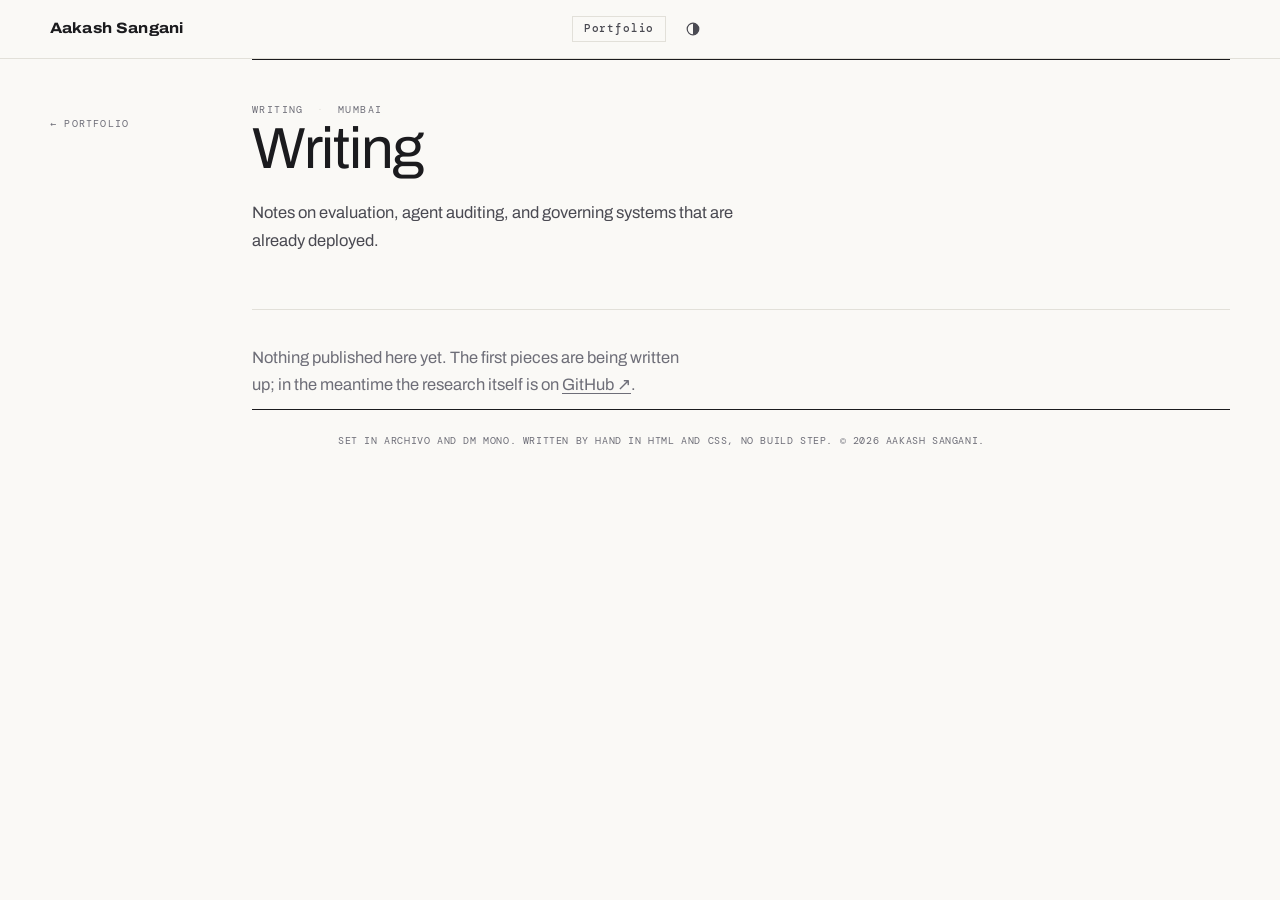
==== writing/index.html @ cf9dc683 "Add a writing section and a separate page to hold the pieces" ====
<!doctype html>
<html lang="en">
<head>
  <meta charset="utf-8">
  <meta name="viewport" content="width=device-width, initial-scale=1">
  <title>Writing — Aakash Sangani</title>
  <meta name="description" content="Essays and notes by Aakash Sangani on AI evaluation, agent auditing, and the governance of systems that are already deployed.">
  <link rel="canonical" href="https://aakash2410.github.io/writing/">
  <meta name="author" content="Aakash Sangani">
  <meta property="og:title" content="Writing — Aakash Sangani">
  <meta property="og:description" content="Essays and notes on AI evaluation, agent auditing, and the governance of systems that are already deployed.">
  <meta property="og:type" content="website">
  <meta property="og:url" content="https://aakash2410.github.io/writing/">
  <link rel="icon" href="data:image/svg+xml,%3Csvg xmlns='http://www.w3.org/2000/svg' viewBox='0 0 64 64'%3E%3Crect width='64' height='64' fill='%23f4f1e6'/%3E%3Cg style='mix-blend-mode:multiply'%3E%3Ccircle cx='27' cy='26' r='16' fill='%23f5c31f'/%3E%3Ccircle cx='37' cy='30' r='16' fill='%231f4fd8'/%3E%3Ccircle cx='32' cy='38' r='16' fill='%23ff4d8d'/%3E%3C/g%3E%3C/svg%3E">
  <link rel="preconnect" href="https://fonts.googleapis.com">
  <link rel="preconnect" href="https://fonts.gstatic.com" crossorigin>
  <link href="https://fonts.googleapis.com/css2?family=Archivo:wdth,wght@62..125,300..800&family=DM+Mono:wght@400;500&display=swap" rel="stylesheet">
  <link rel="stylesheet" href="../styles.css?v=20261019a">
  <script>try{var t=localStorage.getItem("theme");if(t)document.documentElement.dataset.theme=t}catch(e){}</script>
</head>
<body>
  <a class="skip" href="#main">Skip to content</a>

  <header class="bar">
    <div class="bar-inner">
      <a class="bar-name" href="../">Aakash Sangani</a>
      <div class="bar-tools">
        <a class="cv" href="../">Portfolio</a>
        <button class="theme" type="button" aria-label="Switch between light and dark">
          <svg viewBox="0 0 20 20" width="16" height="16" aria-hidden="true"><circle cx="10" cy="10" r="7.25" fill="none" stroke="currentColor" stroke-width="1.5"/><path d="M10 2.75a7.25 7.25 0 0 1 0 14.5Z" fill="currentColor"/></svg>
        </button>
      </div>
    </div>
  </header>

  <div class="doc">
    <nav aria-label="Back">
      <a class="back" href="../">← Portfolio</a>
    </nav>

    <main id="main">
      <div class="page-head">
        <p class="runhead">Writing <span>·</span> Mumbai</p>
        <h1>Writing</h1>
        <p class="lede">Notes on evaluation, agent auditing, and governing systems that are already deployed.</p>
      </div>

      <div class="posts">
        <!--
          To add a post: copy _template.html to a new file in this folder, name it
          after the piece (lowercase, hyphens, .html), fill it in, then paste an
          entry like this one at the TOP of this list. Nothing else to update
          except sitemap.xml and llms.txt in the repo root.

        <article class="post-item">
          <p class="date">19 Oct 2026</p>
          <div>
            <h3><a href="gating-without-grounding.html">Gating without grounding</a></h3>
            <p class="standfirst">One line on what the piece argues. Keep it to a sentence.</p>
          </div>
        </article>
        -->

        <p class="posts-empty">Nothing published here yet. The first pieces are being written up; in the meantime the research itself is on <a href="https://github.com/aakash2410" target="_blank" rel="noopener">GitHub ↗</a>.</p>
      </div>

      <footer class="colophon">
        <p>Set in Archivo and DM Mono. Written by hand in HTML and CSS, no build step. © <span id="year">2026</span> Aakash Sangani.</p>
      </footer>
    </main>
  </div>

  <script src="writing.js?v=20261019a"></script>
</body>
</html>
---- styles.css ----
/* ==========================================================================
   A three-plate print job.
   One ink per reader: yellow (researcher), blue (data), pink (product).
   "Anyone" prints all three, slightly out of register. Choosing a reader
   brings that plate into register and lets the others drift.
   ========================================================================== */

:root {
  --paper: #faf9f6;
  --ink: #1b1b1e;
  --ink-2: #4a4a52;
  --ink-3: #6e6e78;
  --rule: #e2e0d9;

  --y: #87691f;
  --b: #2f6080;
  --p: #8e4057;

  --note-y: #6f5a1e;
  --note-b: #2b586f;
  --note-p: #7c3a4c;

  --mk-ink: inherit;
  --blend: normal;
  --grain: 0;

  --sans: "Archivo", "Helvetica Neue", Helvetica, Arial, sans-serif;
  --mono: "DM Mono", ui-monospace, "SF Mono", Menlo, monospace;

  --num-w: 52px;
  --notes-w: 234px;
  --col-gap: 34px;
  --bar-h: 58px;

  color-scheme: light;
}

/* This is a print job on paper, so the paper stock is the default even when
   the system asks for dark. Dark is available from the toggle in the bar. */
:root[data-theme="dark"] {
  --paper: #151419; --ink: #f4f1e6; --ink-2: #b6b1c0; --ink-3: #807b8c; --rule: #33313c;
  --y: #d8b26a; --b: #7fb0cf; --p: #d08ba0;
  --note-y: #d8b26a; --note-b: #9ec4dc; --note-p: #d7a2b2;
  --mk-ink: inherit; --blend: normal; --grain: 0;
  color-scheme: dark;
}

/* The active plate, and how far each plate sits out of register. */
body { --mk: var(--ink); --note: var(--ink-2); }
body[data-lens="research"] { --mk: var(--y); --note: var(--note-y); }
body[data-lens="data"] { --mk: var(--b); --note: var(--note-b); }
body[data-lens="product"] { --mk: var(--p); --note: var(--note-p); }

/* ---------- Base ---------- */
* { box-sizing: border-box; }
html { scroll-behavior: smooth; scroll-padding-top: calc(var(--bar-h) + 28px); }
body {
  margin: 0;
  background: var(--paper);
  color: var(--ink);
  font: 400 16.5px/1.68 var(--sans);
  font-variation-settings: "wdth" 100;
  -webkit-font-smoothing: antialiased;
}
::selection { background: var(--mk); color: var(--paper); }
a { color: inherit; text-decoration-thickness: 1px; text-underline-offset: .18em; }
a:hover { text-decoration-thickness: 2px; }
:focus-visible { outline: 2px solid var(--mk); outline-offset: 3px; }
h1, h2, h3, h4 { margin: 0; font-weight: 400; }
p { margin: 0; }
button { font: inherit; color: inherit; }
.skip { position: absolute; left: -9999px; }
.skip:focus { left: 16px; top: 12px; z-index: 60; background: var(--paper); padding: 6px 10px; }

body[data-lens="all"]      [data-for]:not([data-for~="all"]):not(mark),
body[data-lens="research"] [data-for]:not([data-for~="research"]):not(mark),
body[data-lens="data"]     [data-for]:not([data-for~="data"]):not(mark),
body[data-lens="product"]  [data-for]:not([data-for~="product"]):not(mark) { display: none !important; }

/* ---------- Ink block (was the highlighter) ---------- */
mark {
  color: inherit;
  background-color: transparent;
  background-image: linear-gradient(var(--mk), var(--mk));
  background-repeat: no-repeat;
  background-position: 0 100%;
  background-size: 0% 2px;
  padding-bottom: .08em;
  -webkit-box-decoration-break: clone;
  box-decoration-break: clone;
  transition: background-size .5s cubic-bezier(.2, .85, .25, 1) var(--d, 0ms);
}
body[data-lens="research"] mark[data-for~="research"],
body[data-lens="data"]     mark[data-for~="data"],
body[data-lens="product"]  mark[data-for~="product"] { background-size: 100% 2px; }

/* ---------- Top bar ---------- */
.bar {
  position: sticky; top: 0; z-index: 20;
  background: var(--paper);
  border-bottom: 1px solid var(--rule);
}
.bar-inner {
  width: min(1180px, 100% - 32px); margin-inline: auto;
  height: var(--bar-h);
  display: grid; grid-template-columns: 1fr auto 1fr; align-items: center; gap: 16px;
}
.bar-name {
  font-size: 15px; text-decoration: none; 
  font-variation-settings: "wdth" 112, "wght" 750; letter-spacing: .01em;
}
.lens { display: flex; align-items: center; gap: 4px; }
.lens-label {
  font: 500 10px/1 var(--mono); letter-spacing: .12em; text-transform: uppercase;
  color: var(--ink-3); margin-right: 10px;
}
.lens button {
  border: 0; background: none; cursor: pointer; position: relative; isolation: isolate;
  padding: 6px 9px; color: var(--ink-2);
  font-size: 13.5px; letter-spacing: 0;
  font-variation-settings: "wdth" 100, "wght" 500;
  transition: color .15s;
}
.lens button[data-lens-btn="research"] { --chip: var(--y); }
.lens button[data-lens-btn="data"]     { --chip: var(--b); }
.lens button[data-lens-btn="product"]  { --chip: var(--p); }
.lens button[data-lens-btn="all"]      { --chip: var(--ink); }
.lens button:hover { color: var(--ink); }

.lens button[aria-checked="true"] { color: var(--ink); box-shadow: inset 0 -2px 0 var(--mk); }



.lens .short { display: none; }

.bar-tools { justify-self: end; display: flex; align-items: center; gap: 12px; }
.plate-readout {
  font: 500 10px/1 var(--mono); letter-spacing: .1em; text-transform: uppercase;
  color: var(--ink-3); white-space: nowrap;
}
.cv {
  font: 500 10.5px/1 var(--mono); letter-spacing: .08em;
  text-decoration: none; padding: 8px 12px;
  background: none; color: var(--ink-2); box-shadow: inset 0 0 0 1px var(--rule);
  transition: background .2s, color .2s;
}
.cv:hover { background: var(--ink); color: var(--paper); }
.theme {
  display: grid; place-items: center; width: 30px; height: 30px;
  border: 0; background: none; cursor: pointer; color: var(--ink-2);
}
.theme:hover { color: var(--ink); }

/* ---------- Document ---------- */
.doc {
  position: relative;
  width: min(1180px, 100% - 32px); margin-inline: auto;
  display: grid; grid-template-columns: 150px minmax(0, 1fr); gap: 52px;
}
/* Crop marks, as on a press sheet. */
.crop { position: absolute; width: 18px; height: 18px; opacity: .5; pointer-events: none; }
.crop::before, .crop::after { content: ""; position: absolute; background: var(--ink-3); }
.crop::before { left: 50%; top: 0; bottom: 0; width: 1px; }
.crop::after { top: 50%; left: 0; right: 0; height: 1px; }
.crop.tl { left: -30px; top: 24px; }
.crop.tr { right: -30px; top: 24px; }
.crop.bl { left: -30px; bottom: 24px; }
.crop.br { right: -30px; bottom: 24px; }

.toc { position: sticky; top: calc(var(--bar-h) + 36px); align-self: start; padding-top: 58px; }
.toc-head, .runhead, .meta, .sec-sub, .note, .note-actions, .lab, .val, .spec dd,
.grades, .colophon, .ref, .links, .proof dt, .proof-note, .tenure, .org, .num, .entry-num,
figcaption::before {
  font-family: var(--mono);
}
.toc-head { font-size: 10px; letter-spacing: .12em; text-transform: uppercase; color: var(--ink-3); margin-bottom: 14px; }
.toc ol { list-style: none; margin: 0; padding: 0; }
.toc a {
  display: flex; gap: 10px; align-items: baseline; padding: 6px 0 6px 12px;
  border-left: 2px solid var(--rule);
  font-size: 11px; text-transform: uppercase; letter-spacing: .05em;
  font-variation-settings: "wdth" 94, "wght" 550;
  color: var(--ink-3); text-decoration: none;
  transition: color .2s, border-color .2s;
}
.toc a span { font: 400 10px/1.4 var(--mono); width: 10px; }
.toc a:hover { color: var(--ink); }
.toc a.active { color: var(--ink); border-left-color: var(--mk); }

.sec {
  display: grid;
  grid-template-columns: var(--num-w) minmax(0, 1fr) var(--notes-w);
  column-gap: var(--col-gap);
  align-items: start;
  border-top: 1px solid var(--ink);
  padding: 22px 0 96px;
}
.sec > .num { grid-column: 1; grid-row: 1; }
.sec > .main { grid-column: 2; }
.sec > .sec-head { grid-row: 1; }
.sec > .notes { grid-column: 3; }
.num { font-size: 11px; color: var(--ink-3); padding-top: 14px; font-variant-numeric: tabular-nums; }

.sec-head { margin-bottom: 46px; }
.sec-head h2 {
  font-size: clamp(26px, 2.8vw, 34px); line-height: 1.12;
  letter-spacing: -.015em;
  font-variation-settings: "wdth" 100, "wght" 600;
}

.sec-sub { font-size: 10.5px; color: var(--ink-3); margin-top: 14px; text-transform: uppercase; letter-spacing: .06em; }

.entries {
  grid-column: 1 / -1;
  display: grid; grid-template-columns: subgrid; row-gap: 40px;
  list-style: none; margin: 0; padding: 0;
  counter-reset: fig;
}
.entry { grid-column: 1 / -1; display: grid; grid-template-columns: subgrid; align-items: start; }
.entry + .entry { border-top: 1px solid var(--rule); padding-top: 40px; }
.entry > .entry-num { grid-column: 1; padding-top: 10px; font-size: 11px; color: var(--ink-3); }
.entry > .main { grid-column: 2; }
.entry > .notes { grid-column: 3; }

.entry h3 {
  font-size: 23px; line-height: 1.14; letter-spacing: -.015em;
  
  font-variation-settings: "wdth" 100, "wght" 600;
}
.meta { font-size: 10.5px; color: var(--ink-3); margin: 9px 0 18px; line-height: 1.7; text-transform: uppercase; letter-spacing: .04em; }
.meta a { color: var(--ink); }
.main > p + p { margin-top: 14px; }
.main ul { list-style: none; margin: 0; padding: 0; }
.main li { position: relative; padding-left: 1.4em; }
.main li + li { margin-top: 9px; }
.main li::before { content: ""; position: absolute; left: 0; top: .68em; width: 10px; height: 1px; background: var(--ink-3); }
.aside-p { font-size: 16px; color: var(--ink-2); }

/* ---------- Margin notes ---------- */
.notes { display: grid; gap: 18px; }
.note { font-size: 11.5px; line-height: 1.65; color: var(--note); animation: note-in .4s ease both .12s; }
.note::before { content: ""; display: block; width: 18px; height: 2px; margin-bottom: 10px; background: var(--mk); }
body[data-lens="all"] .note::before { background: var(--rule); }
.note b { font-weight: 500; }
@keyframes note-in { from { opacity: 0; transform: translateX(-5px); } to { opacity: 1; transform: none; } }

/* ---------- Hero ---------- */
.hero { border-top: 0; padding-top: 0; }
.hero > .runhead { grid-column: 1 / -1; grid-row: 1; }
.hero > .num, .hero > .main, .hero > .notes { grid-row: 2; }
.hero > .num { padding-top: clamp(54px, 6vw, 86px); }
.runhead {
  font-size: 10px; letter-spacing: .14em; text-transform: uppercase; color: var(--ink-3);
  padding: 20px 0 0;
}
.runhead span { color: var(--rule); margin: 0 6px; }

.hero h1 {
  margin: clamp(34px, 4vw, 54px) 0 30px;
  font-size: clamp(40px, 5.6vw, 76px);
  line-height: 1.02; letter-spacing: -.03em;
  font-variation-settings: "wdth" 100, "wght" 620;
  color: var(--ink);
}
.hero h1 > span { display: block; }

.abstract { font-size: clamp(20px, 1.95vw, 25px); line-height: 1.38; font-variation-settings: "wdth" 98, "wght" 450; text-wrap: pretty; }
.standfirst { font-size: 15.5px; color: var(--ink-2); margin-top: 20px; max-width: 58ch; }
.hero > .notes { padding-top: clamp(86px, 10vw, 150px); }
.note-actions { display: flex; flex-direction: column; align-items: flex-start; gap: 8px; font-size: 11px; }
.share { border: 0; background: none; padding: 0; cursor: pointer; font: inherit; color: var(--ink-3); text-decoration: underline; }
.share:hover { color: var(--ink); }

.cta-row { display: flex; flex-wrap: wrap; gap: 18px; margin-top: 32px; }
.btn {
  display: inline-flex; align-items: center; gap: 10px;
  padding: 14px 22px; text-decoration: none;
  font-size: 12px; text-transform: uppercase; letter-spacing: .08em;
  font-variation-settings: "wdth" 104, "wght" 650;
  background: var(--ink); color: var(--paper);
  transition: background .2s, color .2s;
}
.btn:hover { background: var(--ink-2); }
.btn-quiet { background: none; color: var(--ink); box-shadow: inset 0 0 0 1px var(--rule); }
.btn-quiet:hover { background: none; box-shadow: inset 0 0 0 1px var(--ink); color: var(--ink); }

/* ---------- Proof strip ---------- */
.proof { display: grid; grid-template-columns: 1.55fr 1fr 1.15fr; gap: 0 26px; margin: 54px 0 0; }
.proof > div { border-top: 1px solid var(--ink); padding-top: 12px; }
.proof dt {
  font-size: 10px; letter-spacing: .1em; text-transform: uppercase;
  color: var(--ink-3); margin-bottom: 10px;
}
.proof dd { margin: 0; font-size: 15px; line-height: 1.45; }
.proof-note { font-size: 10px; color: var(--ink-3); margin-top: 16px; text-transform: uppercase; letter-spacing: .06em; }

/* ---------- Figures ---------- */
.fig { margin: 32px 0 10px; margin-left: calc(-1 * (var(--num-w) + var(--col-gap))); counter-increment: fig; }
.plot {
  --lw: 11.5rem; --gap: 16px;
  position: relative; display: grid; row-gap: 4px;
  padding: 22px 0 6px; border-top: 1px solid var(--ink);
}
.plot .row { display: grid; grid-template-columns: var(--lw) minmax(0, 1fr); column-gap: var(--gap); align-items: center; height: 32px; }
.lab { font-size: 10.5px; line-height: 1.3; color: var(--ink-3); text-align: right; text-transform: uppercase; letter-spacing: .04em; }
.row.key .lab { color: var(--ink); font-weight: 500; }
.track { position: relative; height: 100%; }
.row:not(.axis) .track::before { content: ""; position: absolute; left: 0; right: 0; top: 50%; border-top: 1px dotted var(--rule); }
.track i, .track b { position: absolute; top: 50%; font-style: normal; }
.dot {
  left: calc(var(--x) * 100%); width: 13px; height: 13px; border-radius: 50%;
  background: var(--ink); transform: translate(-50%, -50%); transition: background .4s, box-shadow .4s;
}
.dot.hollow { background: var(--paper); box-shadow: inset 0 0 0 2px var(--ink); }
body:not([data-lens="all"]) .row.key .dot { background: var(--mk); box-shadow: 0 0 0 2px var(--ink); }
.seg {
  left: calc(var(--a) * 100%); width: calc((var(--b) - var(--a)) * 100%);
  height: 11px; transform: translateY(-50%);
  border-left: 2px solid var(--ink-3); border-right: 2px solid var(--ink-3);
  background: linear-gradient(var(--ink-3), var(--ink-3)) center / 100% 2px no-repeat;
}
.seg.solid { height: 11px; border: 0; background: var(--ink); transition: background .4s, box-shadow .4s; }
body:not([data-lens="all"]) .row.key .seg.solid { background: var(--mk); box-shadow: 0 0 0 2px var(--ink); }
.val { left: calc(var(--x) * 100% + 14px); transform: translateY(-50%); font-size: 11px; font-weight: 500; white-space: nowrap; }
.val.left { left: auto; right: calc((1 - var(--x)) * 100% + 14px); }
.row.axis { height: 26px; }
.row.axis .lab { font-size: 9.5px; align-self: start; padding-top: 5px; }
.row.axis .track { border-top: 1px solid var(--ink); }
.row.axis .track i { top: 0; left: calc(var(--x) * 100%); transform: translateX(-50%); font: 400 9.5px/1 var(--mono); color: var(--ink-3); padding-top: 8px; }
.row.axis .track i::before { content: ""; position: absolute; left: 50%; top: -2px; height: 6px; border-left: 2px solid var(--ink); }
.thresh {
  position: absolute; top: 14px; bottom: 30px;
  left: calc(var(--lw) + var(--gap) + (100% - var(--lw) - var(--gap)) * var(--x));
  border-left: 2px dashed var(--ink-3);
}
.thresh span { position: absolute; top: -10px; right: 8px; white-space: nowrap; font: 400 9.5px/1 var(--mono); color: var(--ink-3); text-transform: uppercase; letter-spacing: .06em; }
figcaption { font-size: 14.5px; line-height: 1.5; color: var(--ink-2); margin-top: 12px; }
figcaption::before {
  content: "Fig. " counter(fig);
  margin-right: 8px;
  font-size: 10px; font-weight: 500; letter-spacing: .1em; text-transform: uppercase;
  color: var(--ink-3);
}

/* ---------- Spec sheet ---------- */
.spec { display: grid; grid-template-columns: repeat(4, 1fr); gap: 0 14px; margin: 26px 0 0; }
.spec > div { border-top: 1px solid var(--ink); padding-top: 10px; }
.spec dt { font-size: 24px; line-height: 1.05; font-variation-settings: "wdth" 108, "wght" 750; }
.spec dd { margin: 6px 0 0; font-size: 10px; color: var(--ink-3); text-transform: uppercase; letter-spacing: .05em; }

/* ---------- Experience ---------- */
#experience { --num-w: 116px; }
.entry > .stub { grid-column: 1; padding-top: 10px; display: grid; gap: 10px; }
.tenure { font-size: 10.5px; line-height: 1.5; color: var(--ink-3); text-transform: uppercase; letter-spacing: .04em; }
.tenure b { display: block; font-weight: 500; color: var(--ink); }
.tenure em { display: block; font-style: normal; margin-top: 6px; }
.tenure em:not(:empty)::before { content: ""; display: block; width: 14px; height: 1px; background: var(--rule); margin-bottom: 6px; }
.org { font-size: 11px; font-weight: 500; color: var(--ink); }
.entries.tail { margin-top: 40px; }
.entries.tail .entry { border-top: 1px solid var(--rule); padding-top: 40px; }
.entries.tail li b { font-weight: 600; }

/* ---------- Publications ---------- */
.cite { font-size: 16.5px; line-height: 1.5; }
.gloss { font-size: 15px; color: var(--ink-2); margin-top: 8px; }

/* ---------- Education ---------- */
.grades { width: 100%; max-width: 470px; border-collapse: collapse; font-size: 11px; margin-top: 26px; font-variant-numeric: tabular-nums; text-transform: uppercase; letter-spacing: .04em; }
.grades caption { text-align: left; font-size: 9.5px; letter-spacing: .12em; color: var(--ink-3); padding-bottom: 10px; }
.grades tr { border-top: 1px solid var(--rule); }
.grades tbody tr:first-child { border-top: 1px solid var(--ink); }
.grades tr:last-child { border-bottom: 1px solid var(--rule); }
.grades td { padding: 9px 0; }
.grades td:nth-child(2) { width: 44px; font-weight: 500; }
.grades td:last-child { width: 36px; text-align: right; color: var(--ink-3); }

/* ---------- Cross-references ---------- */
.ref { font-size: 10px; color: var(--ink-3); text-decoration: none; margin-left: 3px; font-variant-numeric: tabular-nums; }
.ref:hover { color: var(--ink); text-decoration: underline; }
.ref.bumped { animation: bump .6s ease; }
@keyframes bump { 0%, 60% { color: var(--mk); } 100% { color: var(--ink-3); } }

/* ---------- Writing ---------- */
/* Used by /writing/. The portfolio's lens machinery does not apply here, so
   these pages carry their own small script for the theme toggle and the year. */
.page-head { border-top: 1px solid var(--ink); padding: 22px 0 54px; }
.page-head h1 {
  font-size: clamp(34px, 6.2vw, 58px); letter-spacing: -.022em; line-height: 1.04;
}
.page-head .lede { margin-top: 20px; max-width: 54ch; color: var(--ink-2); }
.back {
  font: 400 10px/1.4 var(--mono); letter-spacing: .12em; text-transform: uppercase;
  color: var(--ink-3); text-decoration: none; display: inline-block; padding-top: 58px;
}
.back:hover { color: var(--ink); text-decoration: underline; }

.posts { border-top: 1px solid var(--rule); }
.post-item {
  display: grid; grid-template-columns: var(--num-w) minmax(0, 1fr);
  column-gap: var(--col-gap); padding: 30px 0; border-bottom: 1px solid var(--rule);
}
.post-item .date {
  font: 400 10px/1.9 var(--mono); color: var(--ink-3); letter-spacing: .04em;
  text-transform: uppercase; font-variant-numeric: tabular-nums;
}
.post-item h3 { font-size: 23px; letter-spacing: -.012em; line-height: 1.22; }
.post-item h3 a { text-decoration: none; }
.post-item h3 a:hover { text-decoration: underline; text-decoration-thickness: 2px; }
.post-item .standfirst { margin-top: 10px; color: var(--ink-2); font-size: 16px; max-width: 58ch; }
.posts-empty { padding: 34px 0 10px; color: var(--ink-3); max-width: 50ch; }

.post { border-top: 1px solid var(--ink); padding: 22px 0 90px; max-width: 42rem; }
.post h1 { font-size: clamp(30px, 5vw, 46px); letter-spacing: -.02em; line-height: 1.1; }
.post .meta { margin: 16px 0 34px; }
.post > p + p, .post > ul + p, .post > p + ul, .post > blockquote + p { margin-top: 16px; }
.post h2 {
  font-size: 21px; letter-spacing: -.01em; margin: 38px 0 12px;
}
.post ul { list-style: none; margin: 0; padding: 0; }
.post li { position: relative; padding-left: 1.4em; }
.post li + li { margin-top: 8px; }
.post li::before {
  content: ""; position: absolute; left: 0; top: .68em;
  width: 10px; height: 1px; background: var(--ink-3);
}
.post blockquote {
  margin: 22px 0; padding-left: 20px; border-left: 2px solid var(--mk);
  color: var(--ink-2);
}
.post code {
  font: 400 .88em/1.6 var(--mono); background: color-mix(in srgb, var(--ink) 7%, transparent);
  padding: .1em .35em; border-radius: 2px;
}
.post pre {
  margin: 20px 0; padding: 16px 18px; overflow-x: auto;
  border: 1px solid var(--rule); background: color-mix(in srgb, var(--ink) 3%, transparent);
}
.post pre code { background: none; padding: 0; }
.post-foot { border-top: 1px solid var(--rule); padding-top: 22px; margin-top: 10px; }

@media (max-width: 900px) {
  .post-item { grid-template-columns: 1fr; row-gap: 6px; }
  .back { padding-top: 0; }
}

/* ---------- Correspondence ---------- */
.snap { margin: 0 0 26px; max-width: 230px; }
.snap img { width: 100%; height: auto; display: block; border-radius: 2px; filter: grayscale(.15); }
.snap figcaption::before { content: none; }
.snap figcaption { font-family: var(--mono); font-size: 10px; letter-spacing: .06em; text-transform: uppercase; color: var(--ink-3); margin-top: 8px; }
@media (min-width: 901px) { .snap { float: right; margin: 0 0 20px 32px; max-width: 250px; } }
.corr-lede { font-size: 20px; line-height: 1.4; max-width: 36ch; margin-bottom: 14px; }
.reach { list-style: none; margin: 0 0 8px; padding: 0; max-width: 62ch; }
.reach li { position: relative; padding-left: 1.3em; margin: 7px 0; font-size: 16px; color: var(--ink-2); }
.reach li::before { content: ""; position: absolute; left: 0; top: .68em; width: 10px; height: 1px; background: var(--ink-3); }
.mail {
  display: inline-block; margin-top: 28px;
  font-size: clamp(20px, 2.6vw, 30px); line-height: 1.2; letter-spacing: -.015em;
  font-variation-settings: "wdth" 100, "wght" 600;
  text-decoration: none; overflow-wrap: anywhere;
  background-image: linear-gradient(var(--mk), var(--mk));
  background-repeat: no-repeat; background-size: 100% 2px; background-position: 0 100%;
  transition: background-size .35s cubic-bezier(.2, .85, .25, 1);
}
.mail:hover { background-size: 100% 2px; }
.links { display: flex; flex-wrap: wrap; gap: 10px 26px; margin-top: 28px; font-size: 11px; text-transform: uppercase; letter-spacing: .06em; }

/* ---------- Colophon and colour bar ---------- */
.colophon {
  padding: 22px 0 56px calc(var(--num-w) + var(--col-gap));
  border-top: 1px solid var(--ink);
  font-size: 10px; color: var(--ink-3); text-transform: uppercase; letter-spacing: .06em; line-height: 1.7;
}
.colour-bar { display: flex; margin-bottom: 16px; }
.colour-bar i { width: 26px; height: 6px; }
.colour-bar i:nth-child(1) { background: var(--y); }
.colour-bar i:nth-child(2) { background: var(--b); }
.colour-bar i:nth-child(3) { background: var(--p); }
.colour-bar i:nth-child(4) { background: var(--ink); mix-blend-mode: normal; }
.colour-bar i:nth-child(5) { background: var(--y); opacity: .5; }
.colour-bar i:nth-child(6) { background: var(--b); opacity: .5; }
.colour-bar i:nth-child(7) { background: var(--p); opacity: .5; }

/* ---------- Reordering ---------- */
.entry.moving { transition: transform .5s cubic-bezier(.2, .85, .25, 1); }

/* ---------- Responsive ---------- */
@media (max-width: 1180px) {
  .doc { grid-template-columns: minmax(0, 1fr); gap: 0; }
  .toc, .crop { display: none; }
}
@media (max-width: 900px) {
  :root { --bar-h: 96px; }
  .bar-inner { grid-template-columns: 1fr auto; grid-template-rows: 48px 44px; height: auto; }
  .lens { grid-column: 1 / -1; grid-row: 2; border-top: 1px solid var(--rule); justify-content: space-between; }
  .bar-tools { grid-row: 1; grid-column: 2; }
  .plate-readout { display: none; }

  .sec, .entry, .entries { grid-template-columns: minmax(0, 1fr); }
  .sec > .num, .sec > .main, .sec > .sec-head, .sec > .notes,
  .entry > .entry-num, .entry > .main, .entry > .notes, .entry > .stub { grid-column: 1; grid-row: auto; }
  .sec > .num { padding-top: 0; margin-bottom: 6px; }
  .fig { margin-left: 0; }
  .sec { padding-bottom: 68px; }
  .sec-head { margin-bottom: 32px; }
  .entry > .entry-num { padding: 0 0 6px; }
  .entry > .stub { display: flex; align-items: baseline; gap: 14px; padding: 0 0 8px; }
  .tenure b, .tenure em { display: inline; }
  .tenure em::before { display: none !important; }
  .note::before { display: none; }
  .note { border-left: 4px solid var(--mk); padding-left: 12px; }
  body[data-lens="all"] .note { border-left-color: var(--ink); border-left-width: 2px; }
  .entry > .notes { gap: 0; }
  .entry > .notes .note { margin-top: 18px; }

  .hero > .runhead, .hero > .num, .hero > .main, .hero > .notes { grid-row: auto; }
  .hero > .num { display: none; }
  .hero > .notes { padding-top: 26px; }
  .proof { grid-template-columns: 1fr; gap: 20px; }
  #experience { --num-w: auto; }
  .colophon { padding-left: 0; }
}
@media (max-width: 560px) {
  .lens-label { display: none; }
  .lens .long { display: none; }
  .lens .short { display: inline; }
  .lens button { font-size: 10.5px; padding: 7px 4px; }
  .spec { grid-template-columns: repeat(2, 1fr); gap: 16px; }
  .plot { --lw: 6.5rem; --gap: 10px; }
  .lab { font-size: 9.5px; }
  .entry h3 { font-size: 23px; }
  .cta-row { gap: 14px; }
  .btn { box-shadow: 4px 4px 0 var(--mk); }
}

@media (prefers-reduced-motion: reduce) {
  *, *::before, *::after { animation: none !important; transition: none !important; }
  html { scroll-behavior: auto; }
}

@media print {
  .bar, .toc, .note-actions, .share, .crop, body::after { display: none !important; }
  .doc { display: block; width: auto; }
  body { font-size: 10.5pt; }
  .entry { break-inside: avoid; }
  mark, .sec-head h2, .proof dt { -webkit-print-color-adjust: exact; print-color-adjust: exact; }
}
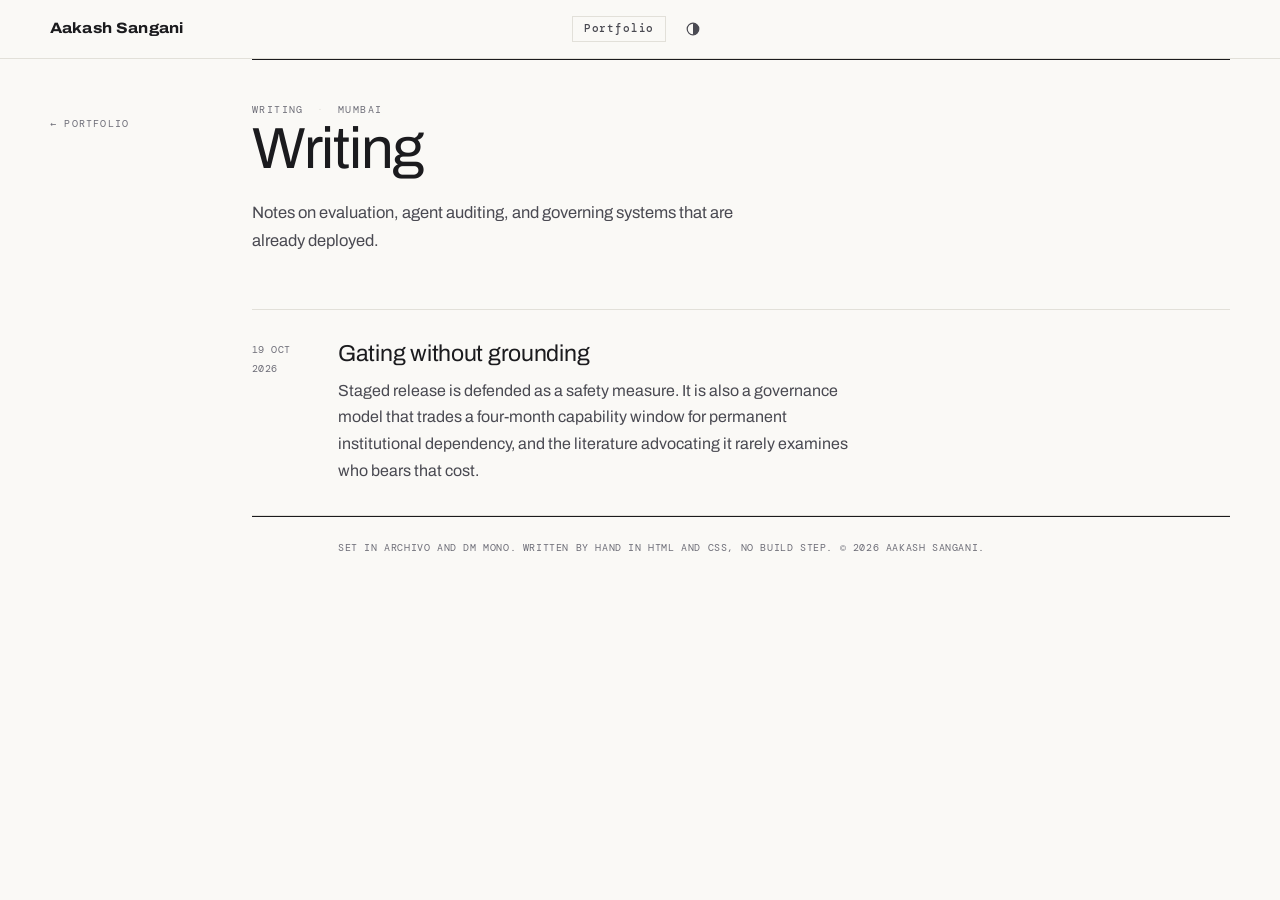
==== commit 2148f092: "Publish Gating without grounding as the first piece" ====
--- a/writing/index.html
+++ b/writing/index.html
@@ -15,7 +15,7 @@
   <link rel="preconnect" href="https://fonts.googleapis.com">
   <link rel="preconnect" href="https://fonts.gstatic.com" crossorigin>
   <link href="https://fonts.googleapis.com/css2?family=Archivo:wdth,wght@62..125,300..800&family=DM+Mono:wght@400;500&display=swap" rel="stylesheet">
-  <link rel="stylesheet" href="../styles.css?v=20261019a">
+  <link rel="stylesheet" href="../styles.css?v=20261019b">
   <script>try{var t=localStorage.getItem("theme");if(t)document.documentElement.dataset.theme=t}catch(e){}</script>
 </head>
 <body>
@@ -46,22 +46,20 @@
       </div>
 
       <div class="posts">
-        <!--
-          To add a post: copy _template.html to a new file in this folder, name it
-          after the piece (lowercase, hyphens, .html), fill it in, then paste an
-          entry like this one at the TOP of this list. Nothing else to update
-          except sitemap.xml and llms.txt in the repo root.
-
         <article class="post-item">
           <p class="date">19 Oct 2026</p>
           <div>
             <h3><a href="gating-without-grounding.html">Gating without grounding</a></h3>
-            <p class="standfirst">One line on what the piece argues. Keep it to a sentence.</p>
+            <p class="standfirst">Staged release is defended as a safety measure. It is also a governance model that trades a four-month capability window for permanent institutional dependency, and the literature advocating it rarely examines who bears that cost.</p>
           </div>
         </article>
+
+        <!--
+          To add a post: copy _template.html to a new file in this folder, name it
+          after the piece (lowercase, hyphens, .html), fill it in, then copy the
+          .post-item block above and paste it at the TOP of this list. Nothing
+          else to update except sitemap.xml and llms.txt in the repo root.
         -->
-
-        <p class="posts-empty">Nothing published here yet. The first pieces are being written up; in the meantime the research itself is on <a href="https://github.com/aakash2410" target="_blank" rel="noopener">GitHub ↗</a>.</p>
       </div>
 
       <footer class="colophon">
@@ -70,6 +68,6 @@
     </main>
   </div>
 
-  <script src="writing.js?v=20261019a"></script>
+  <script src="writing.js?v=20261019b"></script>
 </body>
 </html>
--- a/styles.css
+++ b/styles.css
@@ -436,6 +436,29 @@
   border: 1px solid var(--rule); background: color-mix(in srgb, var(--ink) 3%, transparent);
 }
 .post pre code { background: none; padding: 0; }
+/* Footnote markers and the reference list on a post. */
+.fn {
+  font: 500 10px/1 var(--mono); vertical-align: super; text-decoration: none;
+  color: var(--ink-3); padding-left: 1px; font-variant-numeric: tabular-nums;
+}
+.fn:hover { color: var(--mk); text-decoration: underline; }
+.fn-sep { font-size: 10px; vertical-align: super; color: var(--ink-3); }
+.refs {
+  list-style: none; margin: 0; padding: 0; counter-reset: ref;
+  font-size: 14.5px; line-height: 1.6; color: var(--ink-2);
+}
+.refs li {
+  position: relative; padding-left: 2.4em; margin-top: 12px;
+  scroll-margin-top: calc(var(--bar-h) + 28px);
+}
+.refs li::before {
+  counter-increment: ref; content: "[" counter(ref) "]";
+  position: absolute; left: 0; top: .18em;
+  font: 400 10px/1.6 var(--mono); color: var(--ink-3); font-variant-numeric: tabular-nums;
+}
+.refs li:target::before { color: var(--mk); }
+.refs a { color: var(--ink-2); }
+
 .post-foot { border-top: 1px solid var(--rule); padding-top: 22px; margin-top: 10px; }
 
 @media (max-width: 900px) {
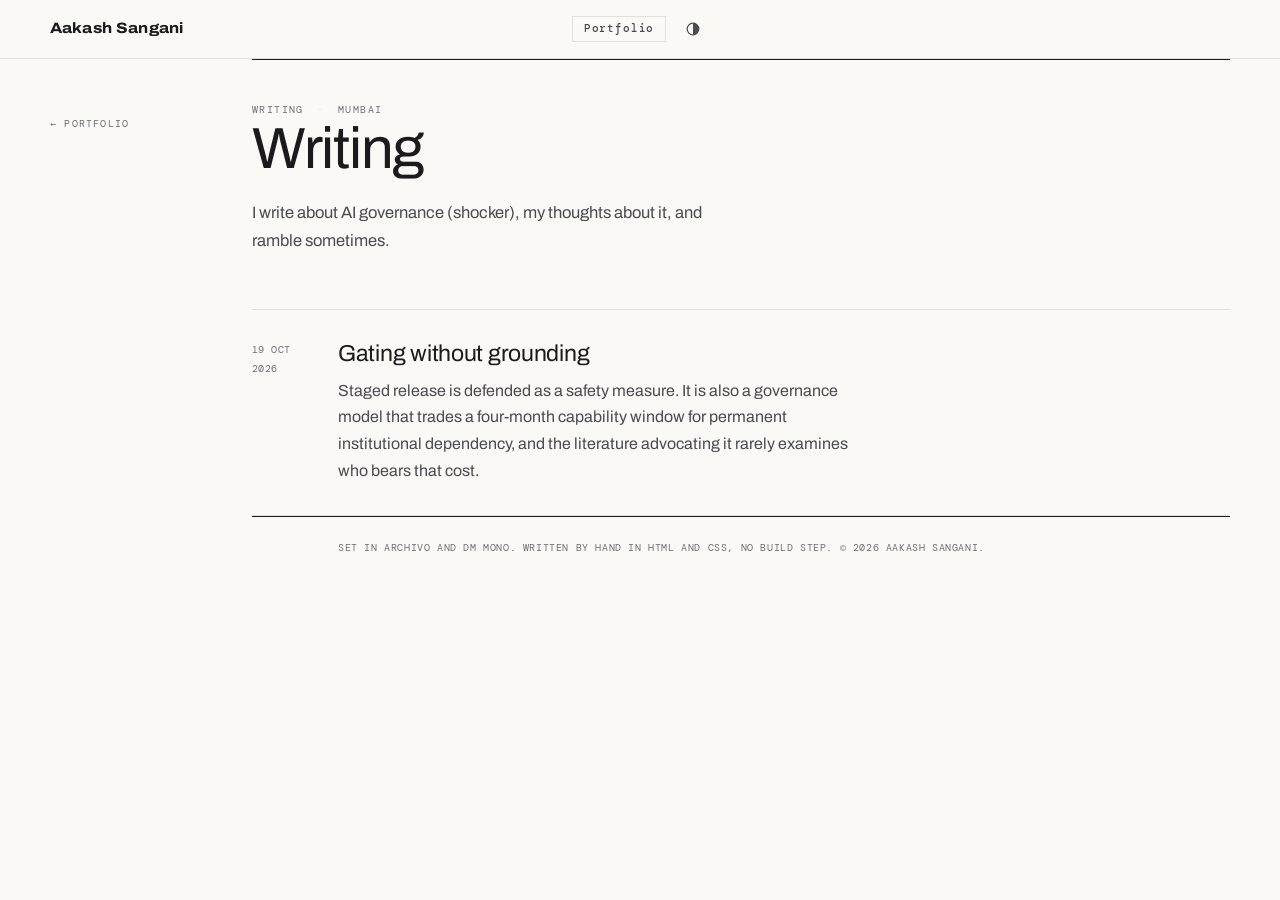
==== commit 5f3db074: "Use my own line for the writing blurb" ====
--- a/writing/index.html
+++ b/writing/index.html
@@ -42,7 +42,7 @@
       <div class="page-head">
         <p class="runhead">Writing <span>·</span> Mumbai</p>
         <h1>Writing</h1>
-        <p class="lede">Notes on evaluation, agent auditing, and governing systems that are already deployed.</p>
+        <p class="lede">I write about AI governance (shocker), my thoughts about it, and ramble sometimes.</p>
       </div>
 
       <div class="posts">
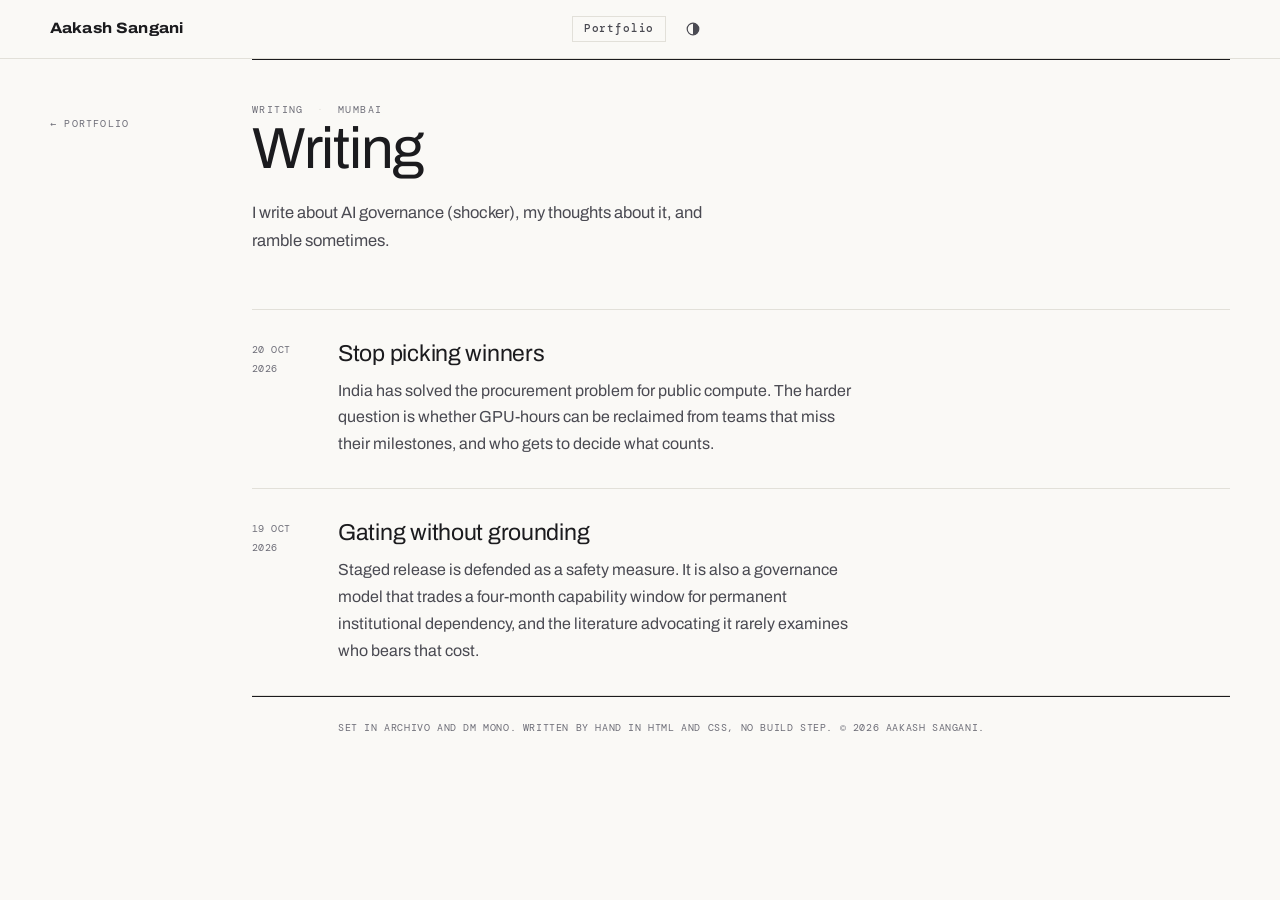
==== commit a925089e: "Publish Stop picking winners" ====
--- a/writing/index.html
+++ b/writing/index.html
@@ -47,6 +47,14 @@
 
       <div class="posts">
         <article class="post-item">
+          <p class="date">20 Oct 2026</p>
+          <div>
+            <h3><a href="stop-picking-winners.html">Stop picking winners</a></h3>
+            <p class="standfirst">India has solved the procurement problem for public compute. The harder question is whether GPU-hours can be reclaimed from teams that miss their milestones, and who gets to decide what counts.</p>
+          </div>
+        </article>
+
+        <article class="post-item">
           <p class="date">19 Oct 2026</p>
           <div>
             <h3><a href="gating-without-grounding.html">Gating without grounding</a></h3>
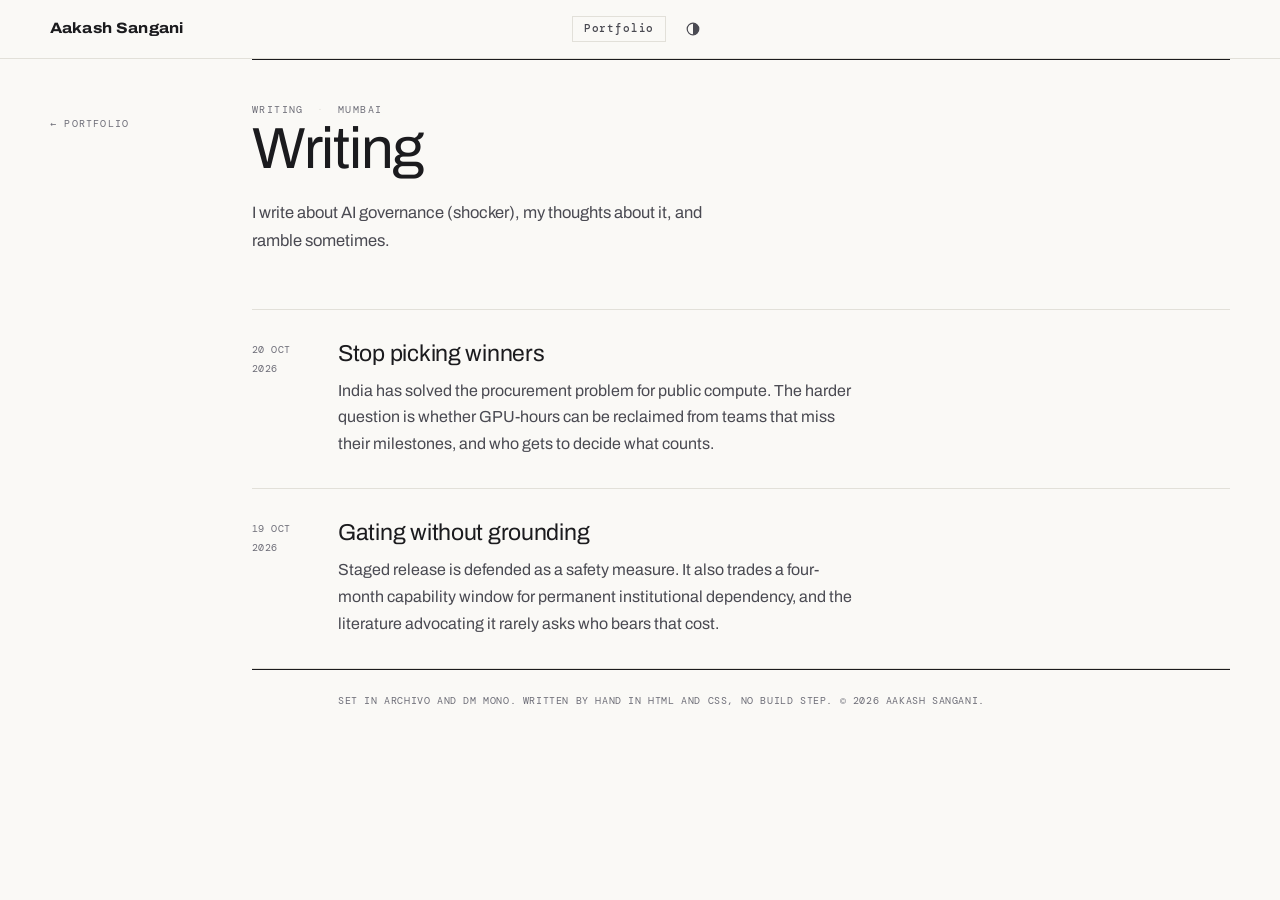
==== commit cc2000e5: "Unslop pass: cut rhetorical parallelism and vague filler" ====
--- a/writing/index.html
+++ b/writing/index.html
@@ -15,7 +15,7 @@
   <link rel="preconnect" href="https://fonts.googleapis.com">
   <link rel="preconnect" href="https://fonts.gstatic.com" crossorigin>
   <link href="https://fonts.googleapis.com/css2?family=Archivo:wdth,wght@62..125,300..800&family=DM+Mono:wght@400;500&display=swap" rel="stylesheet">
-  <link rel="stylesheet" href="../styles.css?v=20261019b">
+  <link rel="stylesheet" href="../styles.css?v=20261024b">
   <script>try{var t=localStorage.getItem("theme");if(t)document.documentElement.dataset.theme=t}catch(e){}</script>
 </head>
 <body>
@@ -58,7 +58,7 @@
           <p class="date">19 Oct 2026</p>
           <div>
             <h3><a href="gating-without-grounding.html">Gating without grounding</a></h3>
-            <p class="standfirst">Staged release is defended as a safety measure. It is also a governance model that trades a four-month capability window for permanent institutional dependency, and the literature advocating it rarely examines who bears that cost.</p>
+            <p class="standfirst">Staged release is defended as a safety measure. It also trades a four-month capability window for permanent institutional dependency, and the literature advocating it rarely asks who bears that cost.</p>
           </div>
         </article>
 
@@ -76,6 +76,7 @@
     </main>
   </div>
 
-  <script src="writing.js?v=20261019b"></script>
+  <script src="writing.js?v=20261024b"></script>
+  <script src="/analytics.js?v=20261024b"></script>
 </body>
 </html>
